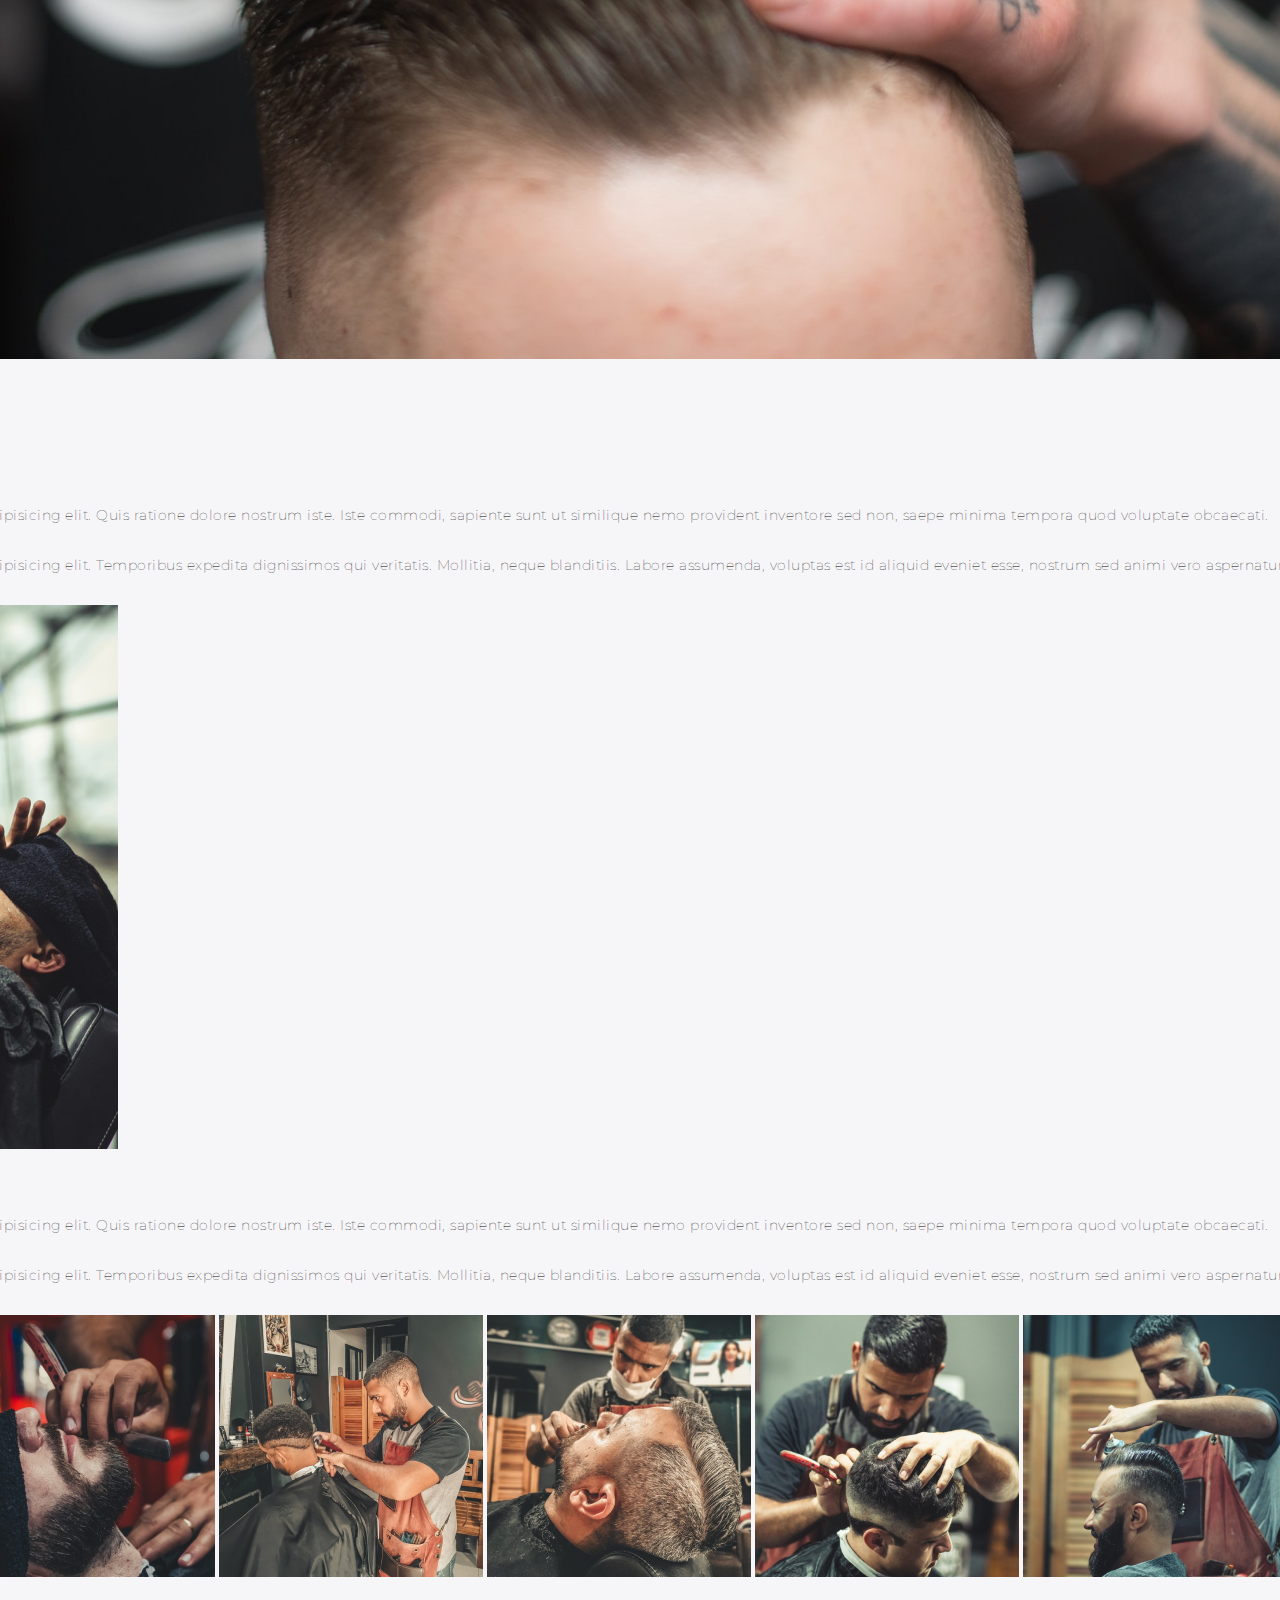
==== barber.html @ 2e9d83be "Added main file" ====
<!DOCTYPE html>
<html lang="en">

<head>
    <meta charset="UTF-8">
    <meta name="viewport" content="width=device-width, initial-scale=1.0">
    <meta http-equiv="X-UA-Compatible" content="ie=edge">

    <link rel="stylesheet" href="./style.css">
    <title>Elena Morell</title>
</head>

<body>
    <main>
        <div class="banner">
            <img src="./img/barber-bg.jpg" alt="">
            <div class="author">
                <h1>Elena Morell</h1>
                <h3>Photographer</h3>
            </div>
        </div>
        <div class="story">
            <div class="story-description">
                <h3>My Story</h3>
                <p>
                    Lorem ipsum dolor sit amet consectetur adipisicing elit. Quis ratione dolore nostrum iste. Iste commodi, sapiente sunt ut similique nemo provident inventore sed non, saepe minima tempora quod voluptate obcaecati.
                </p>
                <p>Lorem ipsum dolor sit amet consectetur adipisicing elit. Temporibus expedita dignissimos qui veritatis. Mollitia, neque blanditiis. Labore assumenda, voluptas est id aliquid eveniet esse, nostrum sed animi vero aspernatur dolorum.
                </p>
            </div>
            <div class="profile">
                <img src="./img/barber-profile.jpg" alt="Profile">
            </div>
        </div>
        <div class="my-work">
            <div class="work-description">
                <h3>My Work</h3>
                <p>
                    Lorem ipsum dolor sit amet consectetur adipisicing elit. Quis ratione dolore nostrum iste. Iste commodi, sapiente sunt ut similique nemo provident inventore sed non, saepe minima tempora quod voluptate obcaecati.
                </p>
                <p>Lorem ipsum dolor sit amet consectetur adipisicing elit. Temporibus expedita dignissimos qui veritatis. Mollitia, neque blanditiis. Labore assumenda, voluptas est id aliquid eveniet esse, nostrum sed animi vero aspernatur dolorum.
                </p>
            </div>
            <div class="work-gallery">
                <img src="./img/barber-gallery-1.jpg" alt="">
                <img src="./img/barber-gallery-2.jpg" alt="">
                <img src="./img/barber-gallery-3.jpg" alt="">
                <img src="./img/barber-gallery-4.jpg" alt="">
                <img src="./img/barber-gallery-5.jpg" alt="">
                <img src="./img/barber-gallery-6.jpg" alt="">
            </div>
        </div>
    </main>
</body>

</html>
---- style.css ----
@import url('https://fonts.googleapis.com/css?family=Montserrat:400,800');

*{
    box-sizing: border-box;
}

body{
    font-family: 'Montserrat', sans-serif;
    background: #f6f5f7;
    display: flex;
    flex-direction: column;
    justify-content: center;
    align-items: center;
    height: 100vh;
    margin: -20px 0 50px;
}

h1{
    font-weight: bold;
    margin: 0; 
}

p{
    font-size: 14px;
    font-weight: 100;
    line-height: 20px;
    letter-spacing: 0.5px;
    margin: 20px 0 30px;
}

a{
    color: #333333;
    font-size: 14px;
    text-decoration: none;
    margin: 15px 0;
}

.container{
    background: #fff;
    border-radius: 10px;
    box-shadow: 0 14px 28px rgba(0, 0, 0, 0.25), 0 10px 10px rgba(0, 0, 0, 0.22);
    position: relative;
    overflow: hidden;
    width: 768px;
    max-width: 100%;
    min-height: 480px;
}

.form-container form{
    background: #fff;
    display: flex;
    flex-direction: column;
    padding: 0px 50px;
    /*Added by me*/
    height: 100%;
    justify-content: center;
    align-items: center;
    text-align: center;
}

.form-container input{
    background: #eee;
    border: none;
    padding: 12px 15px;
    margin: 8px 0;
    width: 100%;
}

button{
    border-radius: 20px;
    border: 1px solid #ff4b2b;
    background: #ff4b2b;
    color: #fff;
    font-size: 12px;
    font-weight: bold;
    padding: 12px 45px;
    letter-spacing: 1px;
    text-transform: uppercase;
    transition: transform 80ms ease-in;
}

button:active{ transform: scale(0.95)}
button:hover{background: #ff416c}
button:focus{outline: none}

 button.ghost{
     background: transparent;
     border-color: #fff;
 }

 .form-container{
    position: absolute;
    top: 0;
    height: 100%;
    transition: all 0.6s ease-in-out;
}

 .sign-in-container{
     left: 0;
     width: 50%;
     z-index: 2;
 }
 
 .sign-up-container{
    left: 0;
    width: 50%;
    opacity: 0;
    z-index: 1;
}

.overlay-container{
    position: absolute;
    top: 0;
    left: 50%;
    width: 50%;
    height: 100%;
    overflow: hidden;
    transition: transform 0.6s ease-in-out;
    z-index: 100;
}

.overlay{
    background: #ff416c;
    background: linear-gradient(to right, #ff4b2b, #ff416c) no-repeat 0 0 / cover;
    color: #fff;
    position: relative;
    left: -100%;
    height: 100%;
    width:200%;
    transform: translateX(0);
    transition: transform 0.6s ease-in-out;
}

.overlay-panel{
    position: absolute;
    top: 0;
    display: flex;
    flex-direction: column;
    justify-content: center;
    align-items: center;
    padding: 0 40px;
    height: 100%;
    width: 50%;
    text-align: center;
    transform: translateX(0);
    transition: transform 0.6s ease-in-out;
}

.overlay-right{
    right: 0;
    transform: translateX(0);
}

.overlay-left{
    transform: translateX(-20%);
}

/*Animation*/

/*Move signIn to right*/
.container.right-panel-active .sign-in-container{
    transform: translateX(100%);
    /*positive number moves right and negative number moves left*/
}

/*Move overlay to left*/
.container.right-panel-active .overlay-container{
    transform: translateX(-100%);
}


/*Bring signUp over signIn*/
.container.right-panel-active .sign-up-container{
    transform: translateX(100%);
    opacity: 1;
    z-index: 5;
}


/*Move overlay back to right*/
.container.right-panel-active .overlay{
    transform: translateX(50%);
}

/*Move overlay back to right*/
.container.right-panel-active .overlay-left{
    transform: translateX(0);
}

/*Move overlay back to right*/
.container.right-panel-active .overlay-right{
    transform: translateX(20%);
}
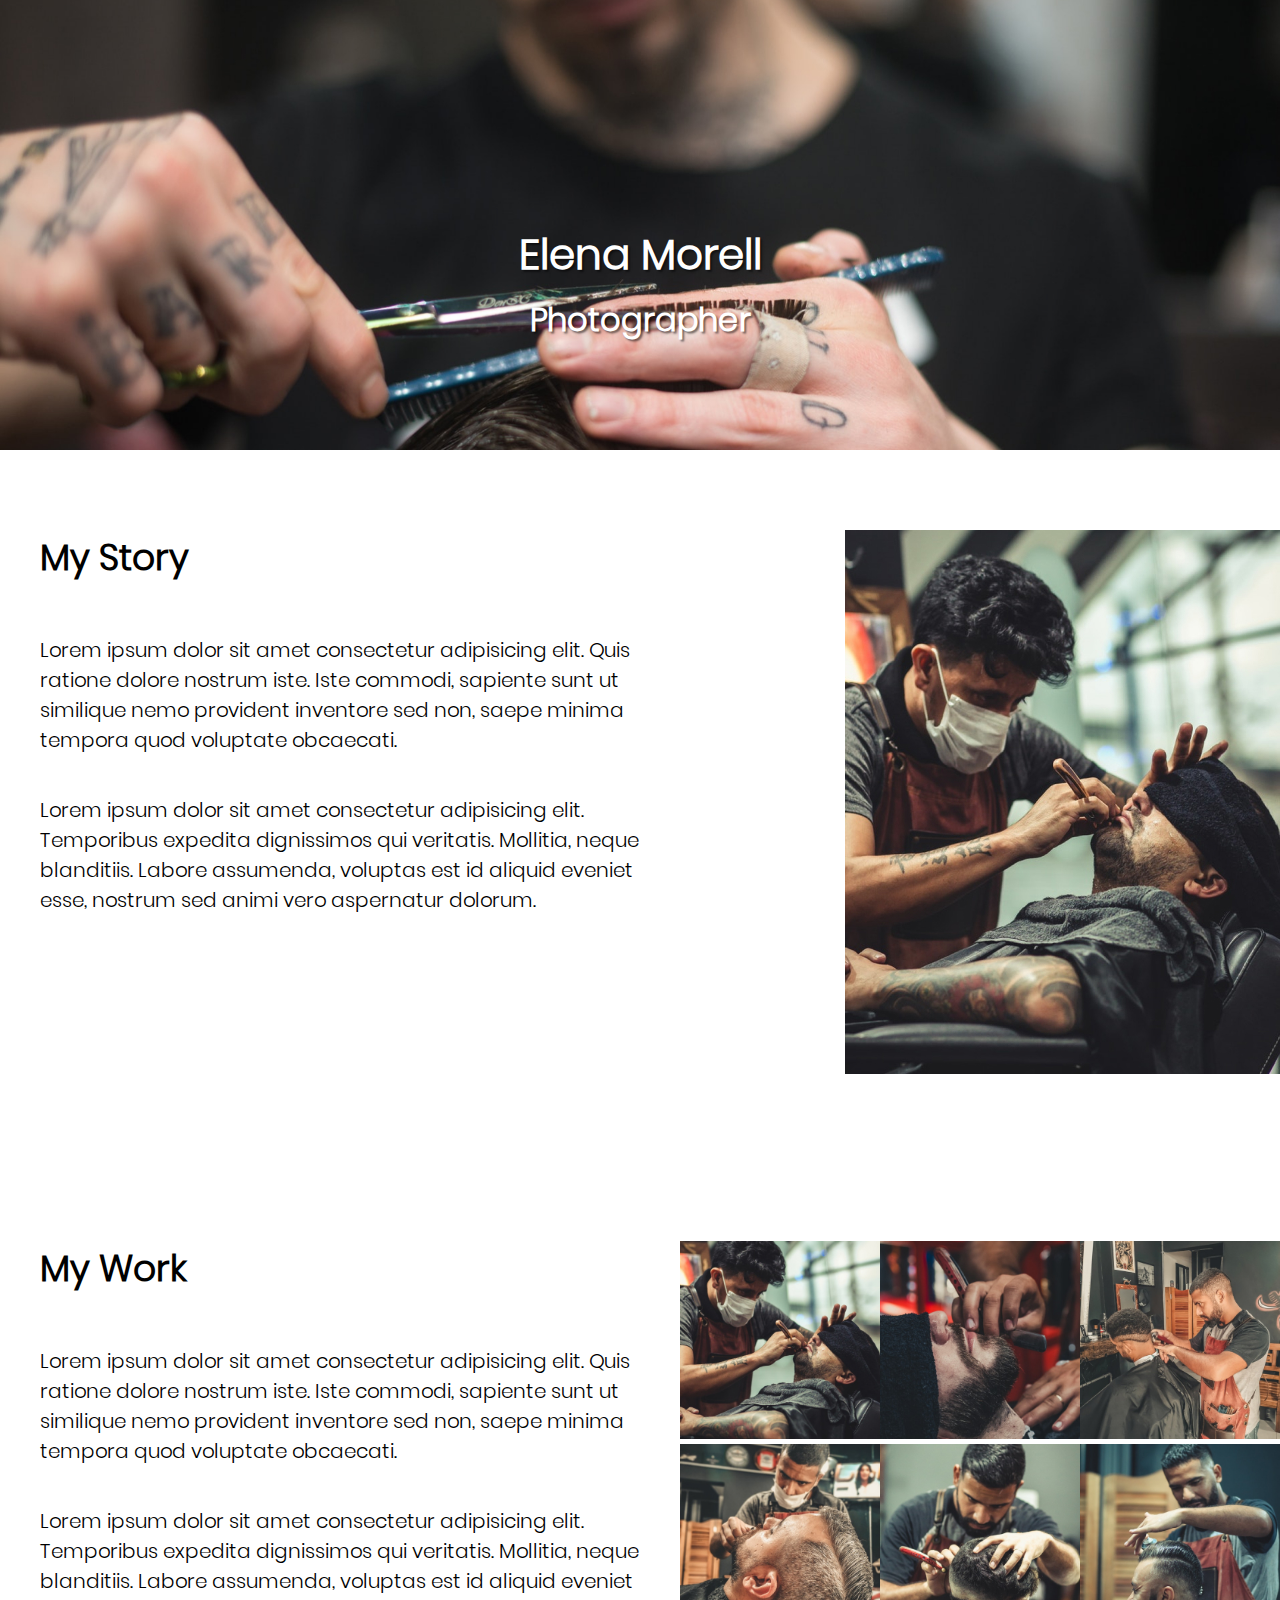
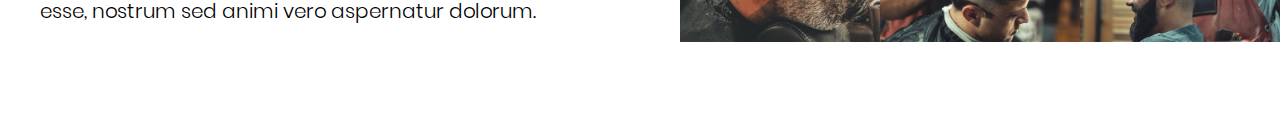
==== commit 3a6576d0: "Corrections" ====
--- a/barber.html
+++ b/barber.html
@@ -6,7 +6,7 @@
     <meta name="viewport" content="width=device-width, initial-scale=1.0">
     <meta http-equiv="X-UA-Compatible" content="ie=edge">
 
-    <link rel="stylesheet" href="./style.css">
+    <link rel="stylesheet" href="./profile_style.css">
     <title>Elena Morell</title>
 </head>
 
--- a/profile_style.css
+++ b/profile_style.css
@@ -0,0 +1,331 @@
+*,
+*::before,
+*::after {
+    margin: 0;
+    padding: 0;
+    box-sizing: border-box;
+}
+
+@font-face {
+    font-family: PopLight;
+    src: url(./fonts/Poppins-Light.ttf);
+}
+
+@font-face {
+    font-family: PopRegular;
+    src: url(./fonts/Poppins-Regular.ttf);
+}
+
+body {
+    font-family: PopLight;
+}
+
+.portfolio {
+    color: white;
+    background: radial-gradient(rgba(43, 55, 96, 1), rgba(11, 16, 25, 1));
+}
+
+nav {
+    min-height: 10vh;
+    width: 90%;
+    margin: auto;
+    display: flex;
+    justify-content: space-between;
+    align-items: center;
+    padding: 20px 0px;
+}
+
+.logo {
+    font-size: 20px;
+}
+
+.Page {
+    min-height: 90vh;
+    display: grid;
+    grid-template-columns: 5% 1fr 1fr 1fr 5%;
+}
+
+.Chef, .Hairstyle{
+    position: absolute;
+    bottom: 0%;
+    left: 0%;
+    width:100%;
+    opacity: 0;
+    pointer-events: none;
+}
+
+.hero {
+    overflow: hidden;
+    height: 500px;
+    align-self: center;
+    justify-self: center;
+    display: flex;
+}
+
+.hero img {
+    height: 500px;
+    transition: transform 0.3s ease-out;
+    cursor: pointer;
+}
+
+.hero a{
+    display: flex;
+}
+
+.model-right {
+    transform: translate(0%, 10%);
+}
+
+.model-left {
+    transform: translate(0%, -10%);
+}
+
+.hero:hover .model-right {
+    transform: translate(0%, 0%);
+}
+
+.hero:hover .model-left {
+    transform: translate(0%, 0%);
+}
+
+.details {
+    grid-column: 2/3;
+    align-self: end;
+}
+
+.details h1 {
+    font-size: 50px;
+    font-family: PopRegular;
+}
+
+.details h2 {
+    font-size: 32px;
+    padding: 20px 0px;
+}
+
+.details p {
+    font-size: 25px;
+    padding: 20px 0px 50px 0px;
+}
+
+.pages {
+    position: absolute;
+    right: 5%;
+    top: 50%;
+    transform: translateY(-50%)
+}
+
+.pages>div {
+    display: flex;
+    align-items: center;
+    justify-content: space-between;
+}
+
+.pages h3 {
+    font-size: 24px;
+    padding: 30px;
+}
+
+.pages svg {
+    cursor: pointer;
+    opacity: 0.5;
+    transform: scale(1);
+}
+
+.pages svg:hover {
+    animation: dot 0.5s ease-in-out infinite alternate;
+}
+
+.pages svg.active {
+    opacity: 1;
+}
+
+@keyframes dot {
+    0% {
+        transform: scale(0.5);
+    }
+    100% {
+        transform: scale(1.5);
+    }
+}
+
+
+/*photo.html*/
+
+.banner {
+    height: 50vh;
+    width: 100%;
+    position: relative;
+}
+
+.banner img {
+    height: 100%;
+    width: 100%;
+    object-fit: cover;
+    object-position: top;
+}
+
+.author {
+    position: absolute;
+    top: 70%;
+    left: 50%;
+    transform: translate(-50%, -70%);
+    color: white;
+    text-shadow: 2px 2px 2px rgba(0, 0, 0, 0.5);
+    text-align: center;
+}
+
+.author h1 {
+    font-size: 42px;
+}
+
+.author h3 {
+    padding: 10px 0px;
+    font-size: 32px;
+}
+
+.story,
+.my-work {
+    display: flex;
+    justify-content: space-between;
+    widows: 90%;
+    margin: auto;
+    padding: 80px 0px;
+    padding-left: 40px;
+}
+
+.story-description,
+.work-description {
+    width: 50%;
+}
+
+.story-description h3,
+.work-description h3 {
+    font-size: 36px;
+    padding-bottom: 30px;
+}
+
+.story-description p,
+.work-description p {
+    padding: 20px 0px;
+    font-size: 20px;
+}
+
+.work-gallery {
+    display: grid;
+    grid-template-columns: repeat(3, 200px);
+}
+
+.work-gallery img {
+    width: 100%;
+}
+
+@media(max-width: 1024px) {
+    .Page {
+        grid-template-columns: 5% 1fr 5%;
+        grid-template-rows: 2fr 1fr;
+        align-items: center;
+    }
+    .hero {
+        grid-column: 2/3;
+        height: auto;
+    }
+    .hero img {
+        height: 450px;
+    }
+    .details {
+        grid-row: 2/3;
+        grid-column: 2/3;
+        text-align: center;
+    }
+    .details h1 {
+        font-size: 40px;
+        font-family: PopRegular;
+    }
+    .details h2 {
+        font-size: 22px;
+        padding: 10px 0px;
+    }
+    .details p {
+        font-size: 15px;
+        padding: 0px 0px 80px 0px;
+    }
+    /*photo.html*/
+    .story,
+    .my-work {
+        flex-direction: column;
+    }
+    .story-description,
+    .work-description {
+        width: 100%;
+    }
+    .work-gallery {
+        display: grid;
+        grid-template-columns: repeat(auto-fit, minmax(250px, 1fr));
+    }
+    .profile {
+        padding-top: 30px;
+        text-align: center;
+    }
+}
+
+@media(max-width: 768px) {
+    .hero img {
+        height: 400px;
+    }
+    .details h1 {
+        font-size: 30px;
+    }
+    .details h2 {
+        font-size: 22px;
+        padding: 10px 0px;
+    }
+    .details p {
+        font-size: 15px;
+        padding: 0px 0px 80px 0px;
+    }
+}
+
+/*Navigation bar*/
+.nav-open{
+    position: absolute;
+    top: 0px;
+    left: 0px;
+    width: 100%;
+    height: 35vh;
+    background: radial-gradient(rgba(110, 122, 156, 0.959), rgba(204, 202, 202, 0.815));;
+    /*opacity: 0.9;*/
+    z-index: 1;
+    color: black;
+    display: grid;
+    grid-template-columns: 5% 1fr 1fr 5%;
+    justify-items: center;
+    align-items: center;
+    /*text-shadow: 2px 2px 2px rgba(0, 0, 0, 0.2);*/
+    transform: translateY(-100%);
+}
+
+.contact{
+    grid-column: 2/3;
+}
+
+.nav-open h3{
+    font-size: 20px;
+    padding-bottom: 10px;
+}
+
+.nav-open p{
+    font-size: 16px;
+}
+
+.social img{
+    padding-right: 10px;
+}
+
+.logo, .menu{
+    z-index: 2;
+}
+
+.menu{
+    cursor: pointer;
+}